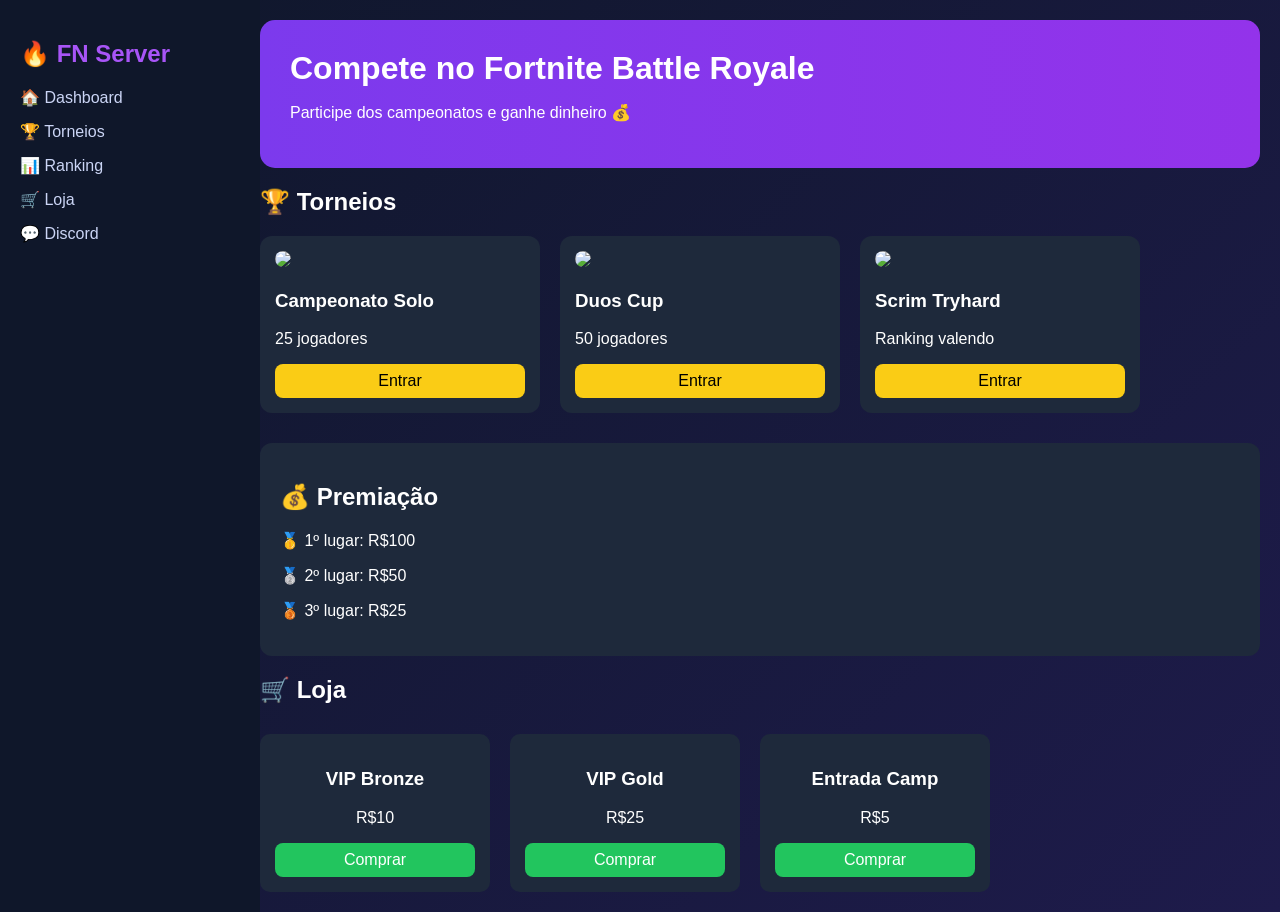
==== index.html @ 3a1141b1 "Rename index.html.txt to index.html" ====
<!DOCTYPE html>
<html lang="pt-br">
<head>
<meta charset="UTF-8">
<title>Servidor Fortnite</title>

<style>
body {
  margin: 0;
  font-family: Arial;
  background: linear-gradient(135deg, #0f172a, #1e1b4b);
  color: white;
}

/* MENU LATERAL */
.sidebar {
  width: 220px;
  height: 100vh;
  background: #0f172a;
  position: fixed;
  padding: 20px;
}

.sidebar h2 {
  color: #a855f7;
}

.sidebar a {
  display: block;
  color: #cbd5f5;
  margin: 15px 0;
  text-decoration: none;
}

.sidebar a:hover {
  color: #a855f7;
}

/* CONTEÚDO */
.main {
  margin-left: 240px;
  padding: 20px;
}

/* HEADER */
.header {
  background: linear-gradient(90deg, #7c3aed, #9333ea);
  padding: 30px;
  border-radius: 15px;
}

.header h1 {
  margin: 0;
}

/* CARDS */
.cards {
  display: flex;
  gap: 20px;
  margin-top: 20px;
}

.card {
  background: #1e293b;
  padding: 15px;
  border-radius: 12px;
  width: 250px;
}

.card img {
  width: 100%;
  border-radius: 10px;
}

.button {
  background: #facc15;
  color: black;
  padding: 8px;
  border-radius: 8px;
  text-align: center;
  margin-top: 10px;
  cursor: pointer;
}

/* PREMIAÇÃO */
.prizes {
  margin-top: 30px;
  background: #1e293b;
  padding: 20px;
  border-radius: 12px;
}

/* LOJA */
.shop {
  margin-top: 30px;
  display: flex;
  gap: 20px;
}

.product {
  background: #1e293b;
  padding: 15px;
  border-radius: 10px;
  width: 200px;
  text-align: center;
}

.buy {
  background: #22c55e;
  padding: 8px;
  border-radius: 8px;
  margin-top: 10px;
  cursor: pointer;
}

</style>
</head>

<body>

<div class="sidebar">
  <h2>🔥 FN Server</h2>
  <a href="#">🏠 Dashboard</a>
  <a href="#">🏆 Torneios</a>
  <a href="#">📊 Ranking</a>
  <a href="#">🛒 Loja</a>
  <a href="#">💬 Discord</a>
</div>

<div class="main">

  <div class="header">
    <h1>Compete no Fortnite Battle Royale</h1>
    <p>Participe dos campeonatos e ganhe dinheiro 💰</p>
  </div>

  <!-- TORNEIOS -->
  <h2>🏆 Torneios</h2>
  <div class="cards">

    <div class="card">
      <img src="https://cdn2.unrealengine.com/fortnite-og-social-1920x1080-9f3fdd.jpg">
      <h3>Campeonato Solo</h3>
      <p>25 jogadores</p>
      <div class="button">Entrar</div>
    </div>

    <div class="card">
      <img src="https://cdn2.unrealengine.com/fortnite-chapter4-season2-1920x1080.jpg">
      <h3>Duos Cup</h3>
      <p>50 jogadores</p>
      <div class="button">Entrar</div>
    </div>

    <div class="card">
      <img src="https://cdn2.unrealengine.com/fortnite-og-1920x1080.jpg">
      <h3>Scrim Tryhard</h3>
      <p>Ranking valendo</p>
      <div class="button">Entrar</div>
    </div>

  </div>

  <!-- PREMIAÇÃO -->
  <div class="prizes">
    <h2>💰 Premiação</h2>
    <p>🥇 1º lugar: R$100</p>
    <p>🥈 2º lugar: R$50</p>
    <p>🥉 3º lugar: R$25</p>
  </div>

  <!-- LOJA -->
  <h2>🛒 Loja</h2>
  <div class="shop">

    <div class="product">
      <h3>VIP Bronze</h3>
      <p>R$10</p>
      <div class="buy">Comprar</div>
    </div>

    <div class="product">
      <h3>VIP Gold</h3>
      <p>R$25</p>
      <div class="buy">Comprar</div>
    </div>

    <div class="product">
      <h3>Entrada Camp</h3>
      <p>R$5</p>
      <div class="buy">Comprar</div>
    </div>

  </div>

</div>

</body>
</html>
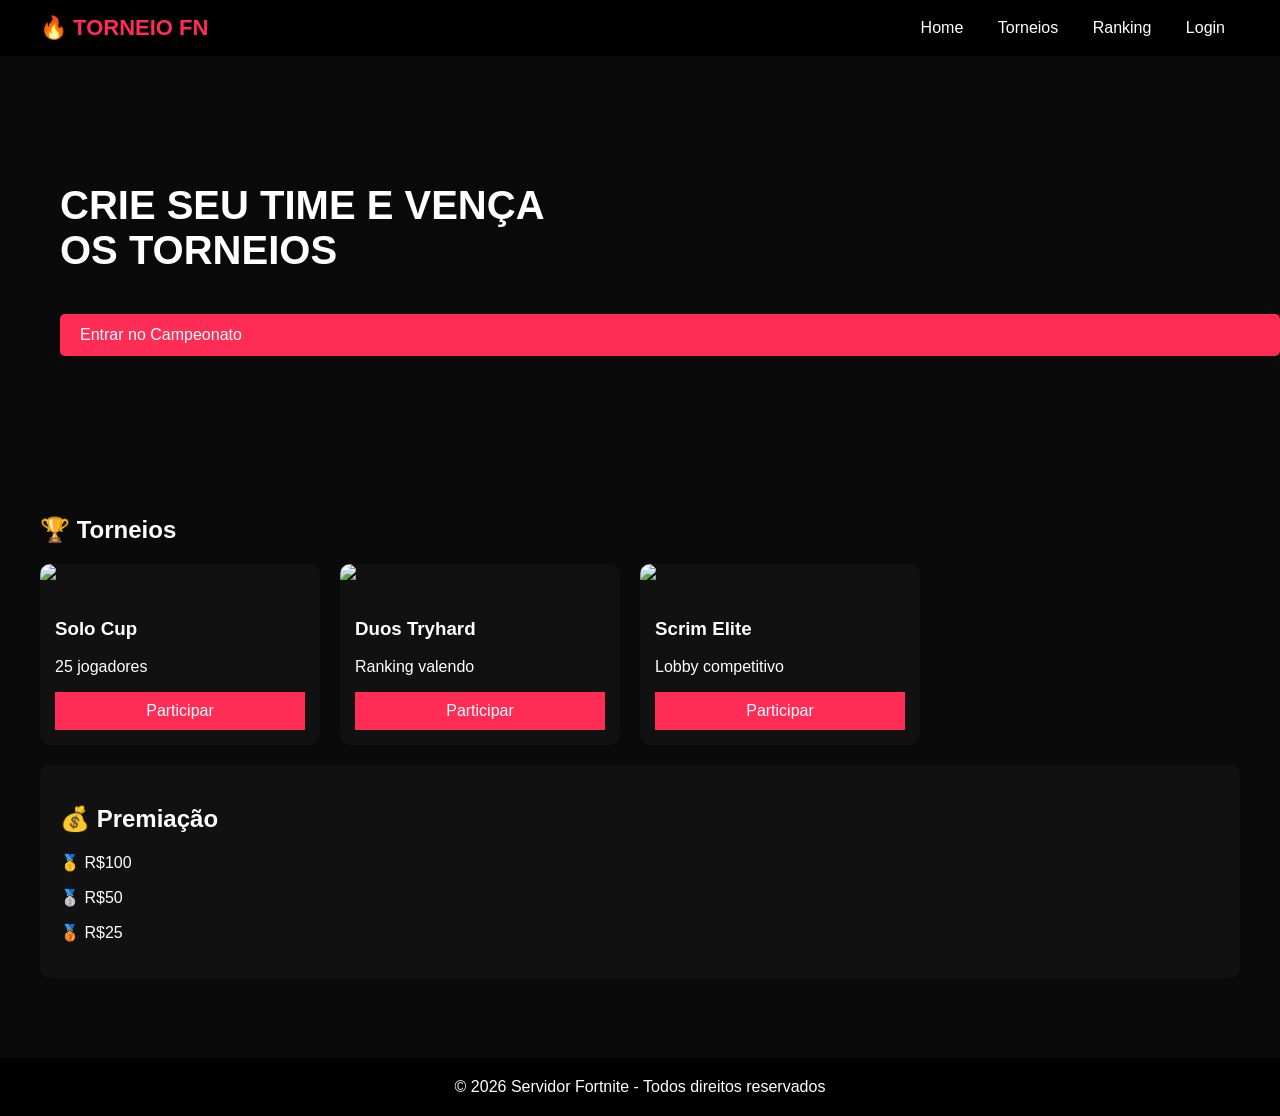
==== commit c061c342: "Update index.html" ====
--- a/index.html
+++ b/index.html
@@ -2,115 +2,113 @@
 <html lang="pt-br">
 <head>
 <meta charset="UTF-8">
-<title>Servidor Fortnite</title>
+<title>Torneio Fortnite</title>
 
 <style>
 body {
   margin: 0;
   font-family: Arial;
-  background: linear-gradient(135deg, #0f172a, #1e1b4b);
+  background: #0a0a0a;
   color: white;
 }
 
-/* MENU LATERAL */
-.sidebar {
-  width: 220px;
-  height: 100vh;
-  background: #0f172a;
-  position: fixed;
-  padding: 20px;
+/* NAVBAR */
+.navbar {
+  display: flex;
+  justify-content: space-between;
+  padding: 15px 40px;
+  background: #000;
+  align-items: center;
 }
 
-.sidebar h2 {
-  color: #a855f7;
+.logo {
+  color: #ff2d55;
+  font-weight: bold;
+  font-size: 22px;
 }
 
-.sidebar a {
-  display: block;
-  color: #cbd5f5;
-  margin: 15px 0;
+.menu a {
+  color: white;
+  margin: 0 15px;
   text-decoration: none;
 }
 
-.sidebar a:hover {
-  color: #a855f7;
+.menu a:hover {
+  color: #ff2d55;
 }
 
-/* CONTEÚDO */
-.main {
-  margin-left: 240px;
-  padding: 20px;
+/* BANNER */
+.banner {
+  height: 400px;
+  background: url("https://cdn2.unrealengine.com/fortnite-og-social-1920x1080.jpg") center/cover;
+  display: flex;
+  flex-direction: column;
+  justify-content: center;
+  padding-left: 60px;
 }
 
-/* HEADER */
-.header {
-  background: linear-gradient(90deg, #7c3aed, #9333ea);
-  padding: 30px;
-  border-radius: 15px;
+.banner h1 {
+  font-size: 40px;
+  max-width: 500px;
 }
 
-.header h1 {
-  margin: 0;
+.btn {
+  background: #ff2d55;
+  padding: 12px 20px;
+  display: inline-block;
+  margin-top: 15px;
+  border-radius: 5px;
+  cursor: pointer;
 }
 
-/* CARDS */
+/* TORNEIOS */
+.section {
+  padding: 40px;
+}
+
 .cards {
   display: flex;
   gap: 20px;
-  margin-top: 20px;
+  flex-wrap: wrap;
 }
 
 .card {
-  background: #1e293b;
-  padding: 15px;
-  border-radius: 12px;
-  width: 250px;
+  background: #111;
+  width: 280px;
+  border-radius: 10px;
+  overflow: hidden;
 }
 
 .card img {
   width: 100%;
-  border-radius: 10px;
 }
 
-.button {
-  background: #facc15;
-  color: black;
-  padding: 8px;
-  border-radius: 8px;
+.card-content {
+  padding: 15px;
+}
+
+.join {
+  background: #ff2d55;
+  padding: 10px;
   text-align: center;
   margin-top: 10px;
   cursor: pointer;
 }
 
 /* PREMIAÇÃO */
-.prizes {
-  margin-top: 30px;
-  background: #1e293b;
+.prize {
+  background: #111;
   padding: 20px;
-  border-radius: 12px;
+  border-radius: 10px;
+  margin-top: 20px;
 }
 
-/* LOJA */
-.shop {
-  margin-top: 30px;
-  display: flex;
-  gap: 20px;
-}
-
-.product {
-  background: #1e293b;
-  padding: 15px;
-  border-radius: 10px;
-  width: 200px;
+/* FOOTER */
+.footer {
+  background: #000;
   text-align: center;
-}
-
-.buy {
-  background: #22c55e;
-  padding: 8px;
-  border-radius: 8px;
-  margin-top: 10px;
-  cursor: pointer;
+  padding: 20px;
+  margin-top: 40px;
 }
 
 </style>
@@ -118,82 +116,72 @@
 
 <body>
 
-<div class="sidebar">
-  <h2>🔥 FN Server</h2>
-  <a href="#">🏠 Dashboard</a>
-  <a href="#">🏆 Torneios</a>
-  <a href="#">📊 Ranking</a>
-  <a href="#">🛒 Loja</a>
-  <a href="#">💬 Discord</a>
+<!-- NAVBAR -->
+<div class="navbar">
+  <div class="logo">🔥 TORNEIO FN</div>
+  <div class="menu">
+    <a href="#">Home</a>
+    <a href="#">Torneios</a>
+    <a href="#">Ranking</a>
+    <a href="#">Login</a>
+  </div>
 </div>
 
-<div class="main">
+<!-- BANNER -->
+<div class="banner">
+  <h1>CRIE SEU TIME E VENÇA OS TORNEIOS</h1>
+  <div class="btn">Entrar no Campeonato</div>
+</div>
 
-  <div class="header">
-    <h1>Compete no Fortnite Battle Royale</h1>
-    <p>Participe dos campeonatos e ganhe dinheiro 💰</p>
-  </div>
+<!-- TORNEIOS -->
+<div class="section">
+  <h2>🏆 Torneios</h2>
 
-  <!-- TORNEIOS -->
-  <h2>🏆 Torneios</h2>
   <div class="cards">
 
     <div class="card">
-      <img src="https://cdn2.unrealengine.com/fortnite-og-social-1920x1080-9f3fdd.jpg">
-      <h3>Campeonato Solo</h3>
-      <p>25 jogadores</p>
-      <div class="button">Entrar</div>
-    </div>
-
-    <div class="card">
       <img src="https://cdn2.unrealengine.com/fortnite-chapter4-season2-1920x1080.jpg">
-      <h3>Duos Cup</h3>
-      <p>50 jogadores</p>
-      <div class="button">Entrar</div>
+      <div class="card-content">
+        <h3>Solo Cup</h3>
+        <p>25 jogadores</p>
+        <div class="join">Participar</div>
+      </div>
     </div>
 
     <div class="card">
       <img src="https://cdn2.unrealengine.com/fortnite-og-1920x1080.jpg">
-      <h3>Scrim Tryhard</h3>
-      <p>Ranking valendo</p>
-      <div class="button">Entrar</div>
+      <div class="card-content">
+        <h3>Duos Tryhard</h3>
+        <p>Ranking valendo</p>
+        <div class="join">Participar</div>
+      </div>
+    </div>
+
+    <div class="card">
+      <img src="https://cdn2.unrealengine.com/fortnite-og-social-1920x1080.jpg">
+      <div class="card-content">
+        <h3>Scrim Elite</h3>
+        <p>Lobby competitivo</p>
+        <div class="join">Participar</div>
+      </div>
     </div>
 
   </div>
 
   <!-- PREMIAÇÃO -->
-  <div class="prizes">
+  <div class="prize">
     <h2>💰 Premiação</h2>
-    <p>🥇 1º lugar: R$100</p>
-    <p>🥈 2º lugar: R$50</p>
-    <p>🥉 3º lugar: R$25</p>
-  </div>
-
-  <!-- LOJA -->
-  <h2>🛒 Loja</h2>
-  <div class="shop">
-
-    <div class="product">
-      <h3>VIP Bronze</h3>
-      <p>R$10</p>
-      <div class="buy">Comprar</div>
-    </div>
-
-    <div class="product">
-      <h3>VIP Gold</h3>
-      <p>R$25</p>
-      <div class="buy">Comprar</div>
-    </div>
-
-    <div class="product">
-      <h3>Entrada Camp</h3>
-      <p>R$5</p>
-      <div class="buy">Comprar</div>
-    </div>
-
+    <p>🥇 R$100</p>
+    <p>🥈 R$50</p>
+    <p>🥉 R$25</p>
   </div>
 
 </div>
 
+<!-- FOOTER -->
+<div class="footer">
+  © 2026 Servidor Fortnite - Todos direitos reservados
+</div>
+
 </body>
 </html>
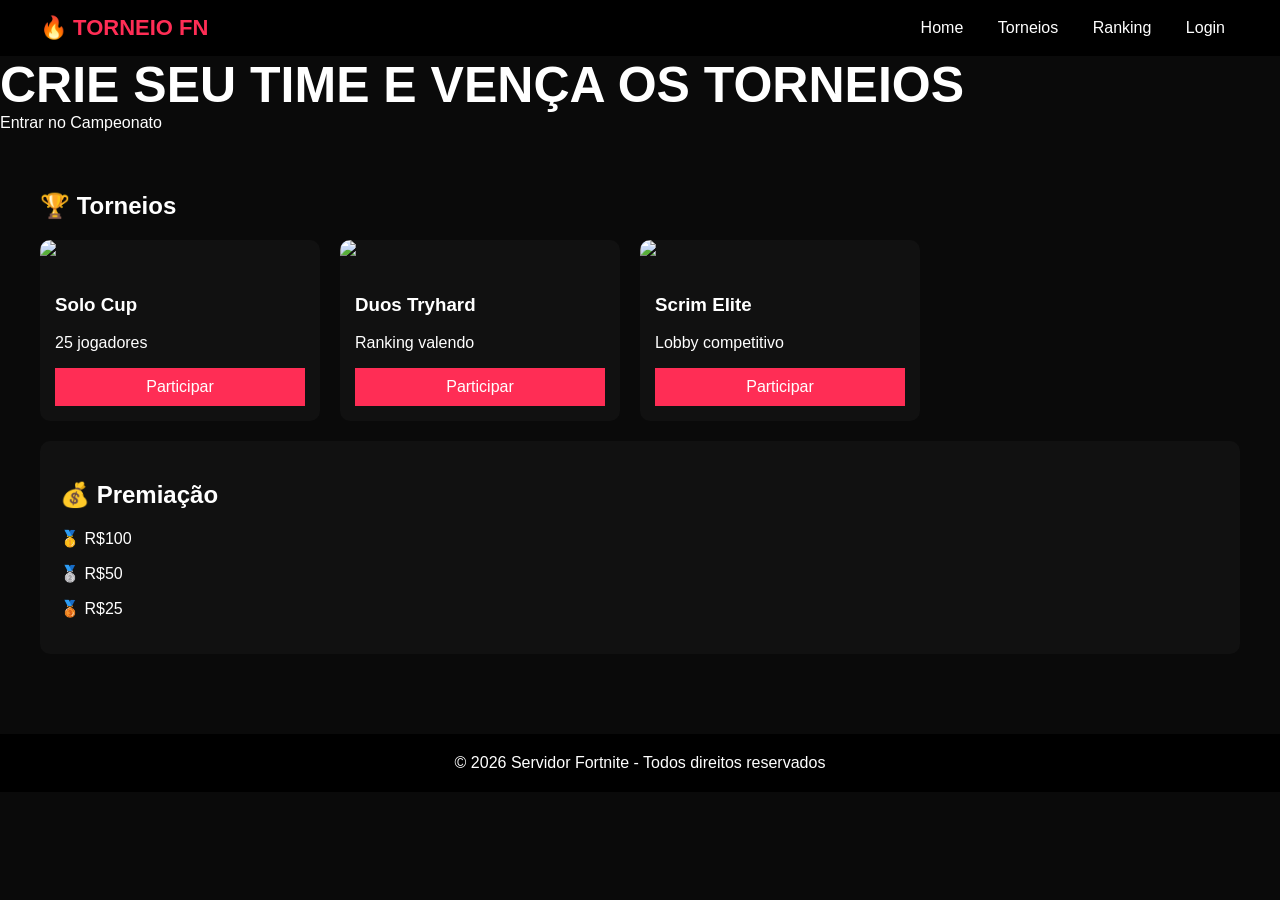
==== commit 72ca4a61: "Update index.html" ====
--- a/index.html
+++ b/index.html
@@ -38,28 +38,77 @@
 }
 
 /* BANNER */
+<!-- BANNER -->
+<div class="banner">
+  <div class="overlay">
+    <h1>CREATE YOUR TEAM</h1>
+    <h2>TOURNAMENT</h2>
+    <p>Jogue campeonatos, suba no ranking e ganhe dinheiro 💰</p>
+
+    <div class="buttons">
+      <div class="btn-main">JOIN TOURNAMENT</div>
+      <div class="btn-sec">CREATE ACCOUNT</div>
+    </div>
+  </div>
+</div>
+
+<style>
 .banner {
-  height: 400px;
+  height: 500px;
   background: url("https://cdn2.unrealengine.com/fortnite-og-social-1920x1080.jpg") center/cover;
   display: flex;
-  flex-direction: column;
+  align-items: center;
   justify-content: center;
-  padding-left: 60px;
+  text-align: center;
+  position: relative;
+}
+
+.overlay {
+  background: rgba(0,0,0,0.6);
+  padding: 40px;
+  border-radius: 10px;
 }
 
 .banner h1 {
-  font-size: 40px;
-  max-width: 500px;
-}
-
-.btn {
+  font-size: 50px;
+  margin: 0;
+  font-weight: bold;
+}
+
+.banner h2 {
+  font-size: 60px;
+  color: #ff2d55;
+  margin: 10px 0;
+  letter-spacing: 5px;
+}
+
+.banner p {
+  color: #ccc;
+}
+
+.buttons {
+  margin-top: 20px;
+}
+
+.btn-main {
   background: #ff2d55;
-  padding: 12px 20px;
+  padding: 12px 25px;
   display: inline-block;
-  margin-top: 15px;
+  margin: 10px;
   border-radius: 5px;
   cursor: pointer;
 }
+
+.btn-sec {
+  background: #fff;
+  color: black;
+  padding: 12px 25px;
+  display: inline-block;
+  margin: 10px;
+  border-radius: 5px;
+  cursor: pointer;
+}
+
 
 /* TORNEIOS */
 .section {
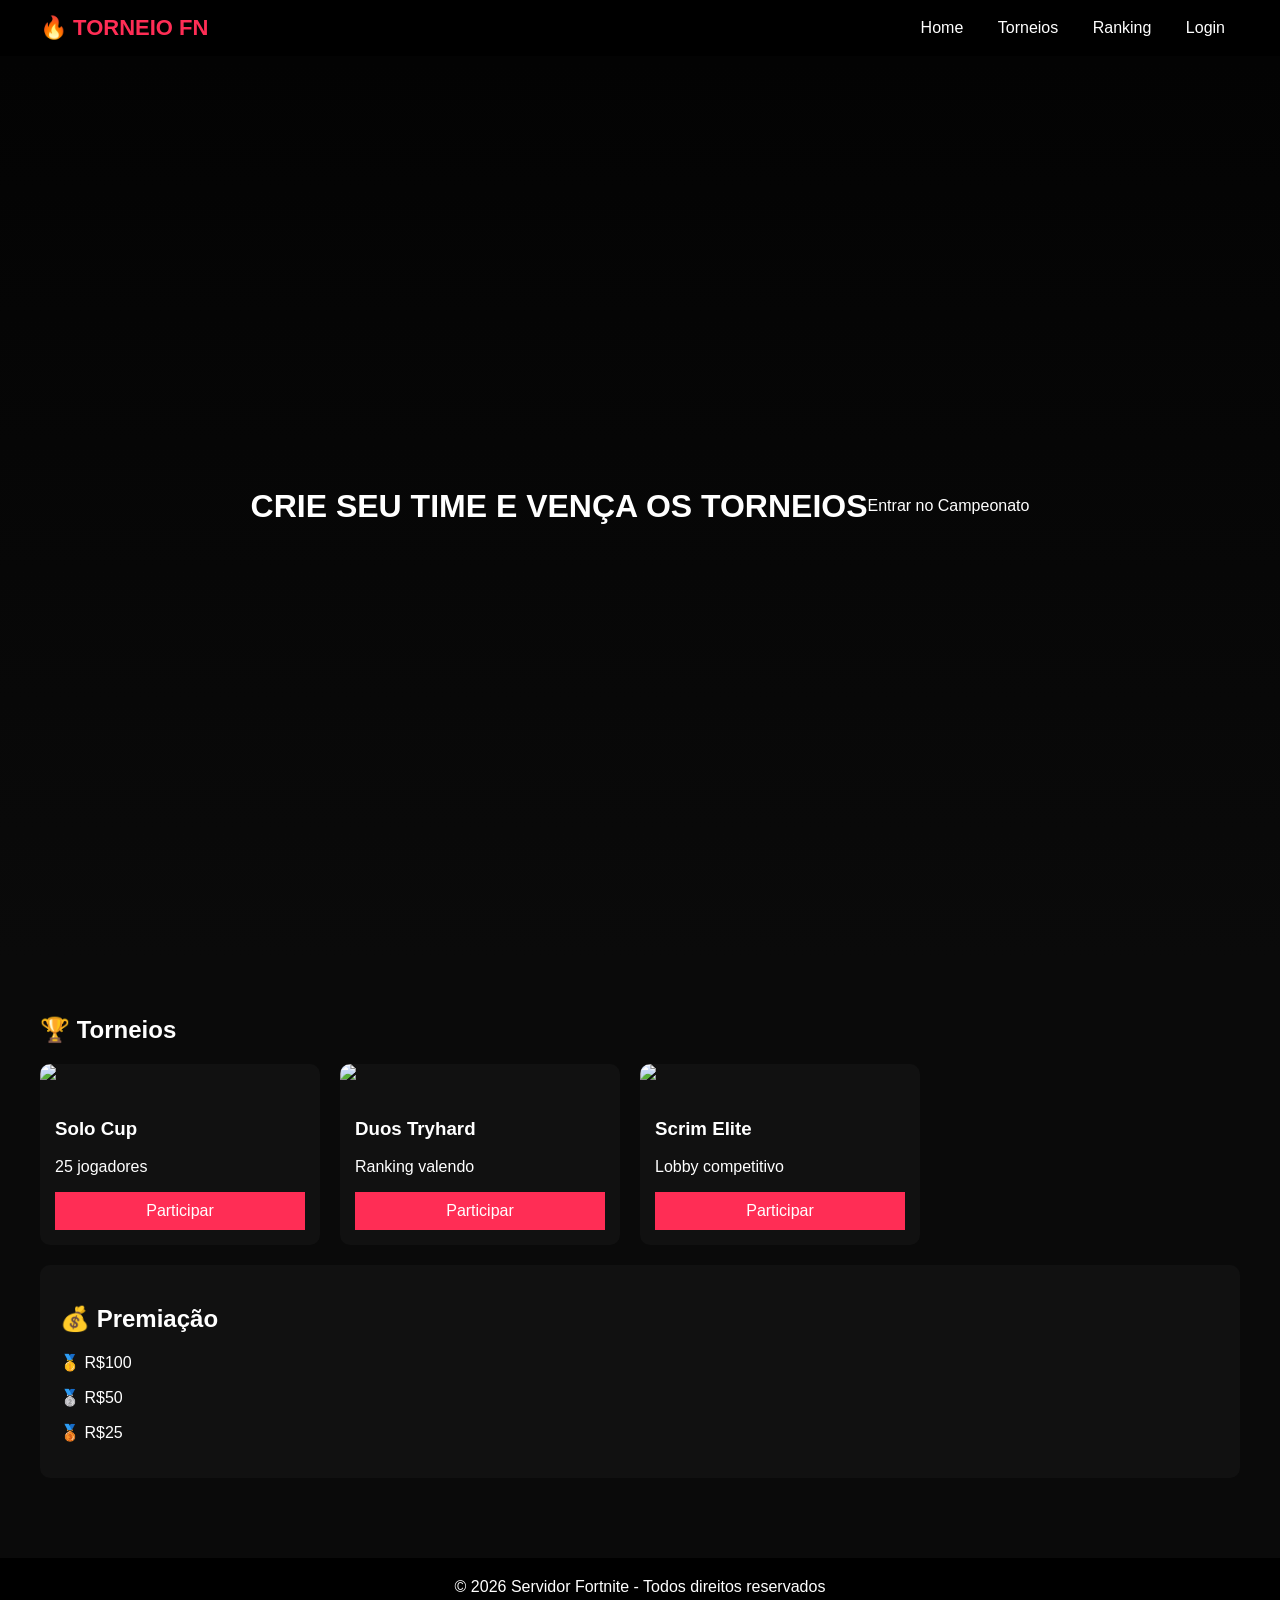
==== commit caf25e25: "Update index.html" ====
--- a/index.html
+++ b/index.html
@@ -38,12 +38,14 @@
 }
 
 /* BANNER */
+<!-- GOOGLE FONT (igual estilo competitivo) -->
+<link href="https://fonts.googleapis.com/css2?family=Bebas+Neue&display=swap" rel="stylesheet">
+
 <!-- BANNER -->
 <div class="banner">
-  <div class="overlay">
+  <div class="content">
     <h1>CREATE YOUR TEAM</h1>
     <h2>TOURNAMENT</h2>
-    <p>Jogue campeonatos, suba no ranking e ganhe dinheiro 💰</p>
 
     <div class="buttons">
       <div class="btn-main">JOIN TOURNAMENT</div>
@@ -53,61 +55,73 @@
 </div>
 
 <style>
+body {
+  margin: 0;
+}
+
+/* BANNER FULL */
 .banner {
-  height: 500px;
-  background: url("https://cdn2.unrealengine.com/fortnite-og-social-1920x1080.jpg") center/cover;
+  height: 100vh;
+
+  /* IMAGEM + DEGRADE IGUAL FT */
+  background: 
+    linear-gradient(to bottom, rgba(0,0,0,0.7), rgba(10,10,10,1)),
+    url("https://cdn2.unrealengine.com/fortnite-og-social-1920x1080.jpg") center/cover no-repeat;
+
   display: flex;
   align-items: center;
   justify-content: center;
   text-align: center;
-  position: relative;
-}
-
-.overlay {
-  background: rgba(0,0,0,0.6);
-  padding: 40px;
-  border-radius: 10px;
-}
-
-.banner h1 {
-  font-size: 50px;
+}
+
+/* CONTEÚDO CENTRAL */
+.content {
+  color: white;
+}
+
+/* TITULO PRINCIPAL */
+.content h1 {
+  font-family: 'Bebas Neue', sans-serif;
+  font-size: 80px;
   margin: 0;
-  font-weight: bold;
-}
-
-.banner h2 {
-  font-size: 60px;
+  letter-spacing: 3px;
+}
+
+/* TOURNAMENT */
+.content h2 {
+  font-family: 'Bebas Neue', sans-serif;
+  font-size: 90px;
   color: #ff2d55;
   margin: 10px 0;
-  letter-spacing: 5px;
-}
-
-.banner p {
-  color: #ccc;
-}
-
+  letter-spacing: 6px;
+}
+
+/* BOTÕES */
 .buttons {
-  margin-top: 20px;
+  margin-top: 30px;
 }
 
 .btn-main {
   background: #ff2d55;
-  padding: 12px 25px;
+  padding: 15px 35px;
   display: inline-block;
   margin: 10px;
-  border-radius: 5px;
+  border-radius: 4px;
   cursor: pointer;
+  font-weight: bold;
 }
 
 .btn-sec {
-  background: #fff;
-  color: black;
-  padding: 12px 25px;
+  background: transparent;
+  border: 2px solid white;
+  padding: 15px 35px;
   display: inline-block;
   margin: 10px;
-  border-radius: 5px;
+  border-radius: 4px;
   cursor: pointer;
-}
+  font-weight: bold;
+}
+
 
 
 /* TORNEIOS */
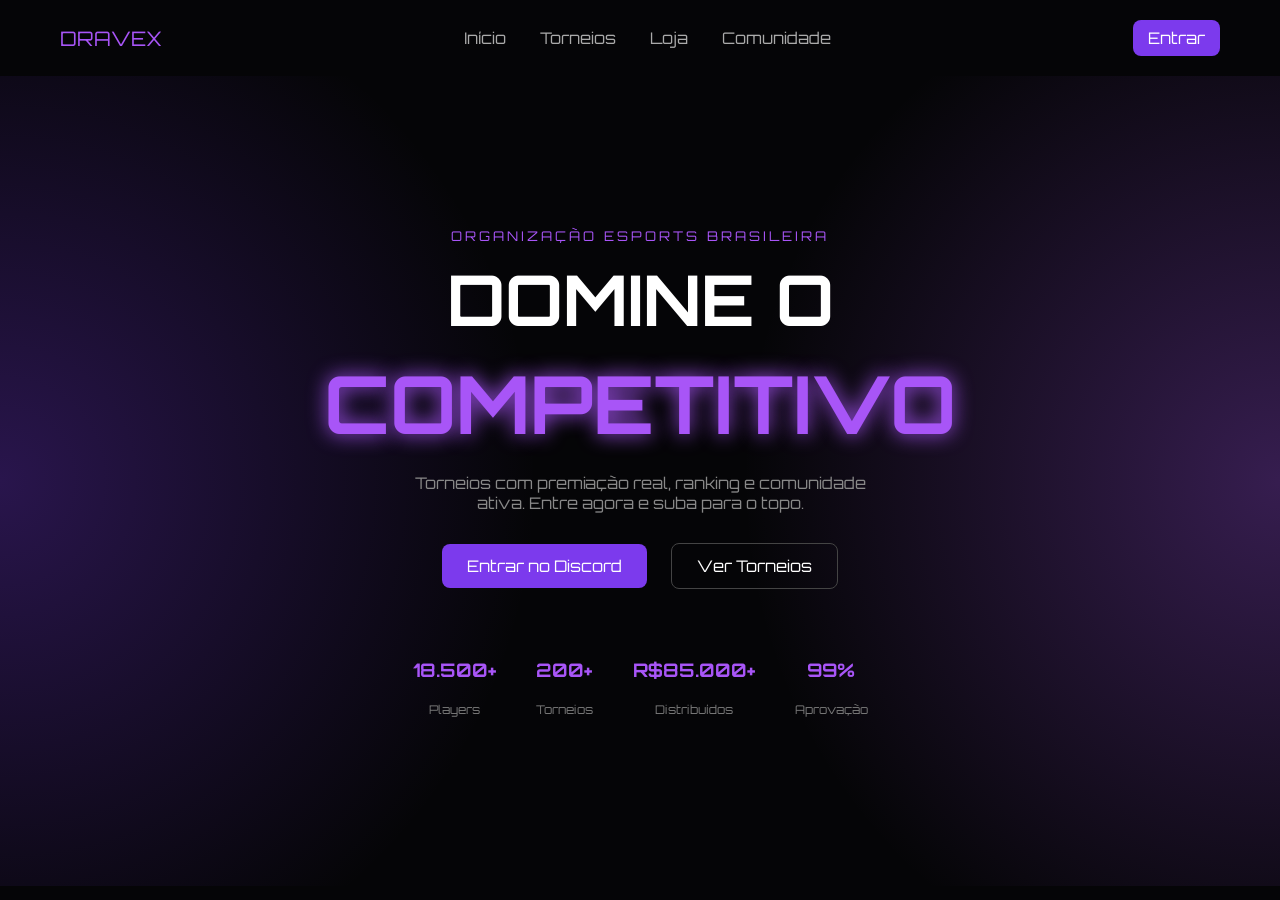
==== commit a7706444: "Update index.html" ====
--- a/index.html
+++ b/index.html
@@ -2,176 +2,126 @@
 <html lang="pt-br">
 <head>
 <meta charset="UTF-8">
-<title>Torneio Fortnite</title>
+<title>FN Competitive</title>
+
+<link href="https://fonts.googleapis.com/css2?family=Orbitron:wght@500;700&display=swap" rel="stylesheet">
 
 <style>
 body {
   margin: 0;
-  font-family: Arial;
-  background: #0a0a0a;
+  background: #050507;
   color: white;
+  font-family: 'Orbitron', sans-serif;
 }
 
 /* NAVBAR */
 .navbar {
   display: flex;
   justify-content: space-between;
-  padding: 15px 40px;
-  background: #000;
+  padding: 20px 60px;
   align-items: center;
 }
 
 .logo {
-  color: #ff2d55;
-  font-weight: bold;
-  font-size: 22px;
+  color: #a855f7;
+  font-size: 20px;
 }
 
 .menu a {
-  color: white;
   margin: 0 15px;
   text-decoration: none;
+  color: #aaa;
 }
 
 .menu a:hover {
-  color: #ff2d55;
+  color: #a855f7;
 }
 
-/* BANNER */
-<!-- GOOGLE FONT (igual estilo competitivo) -->
-<link href="https://fonts.googleapis.com/css2?family=Bebas+Neue&display=swap" rel="stylesheet">
-
-<!-- BANNER -->
-<div class="banner">
-  <div class="content">
-    <h1>CREATE YOUR TEAM</h1>
-    <h2>TOURNAMENT</h2>
-
-    <div class="buttons">
-      <div class="btn-main">JOIN TOURNAMENT</div>
-      <div class="btn-sec">CREATE ACCOUNT</div>
-    </div>
-  </div>
-</div>
-
-<style>
-body {
-  margin: 0;
+.login {
+  background: #7c3aed;
+  padding: 8px 15px;
+  border-radius: 8px;
 }
 
-/* BANNER FULL */
-.banner {
-  height: 100vh;
-
-  /* IMAGEM + DEGRADE IGUAL FT */
-  background: 
-    linear-gradient(to bottom, rgba(0,0,0,0.7), rgba(10,10,10,1)),
-    url("https://cdn2.unrealengine.com/fortnite-og-social-1920x1080.jpg") center/cover no-repeat;
-
+/* HERO */
+.hero {
+  height: 90vh;
   display: flex;
   align-items: center;
   justify-content: center;
   text-align: center;
+
+  /* DEGRADE TOP */
+  background:
+    radial-gradient(circle at left, rgba(124,58,237,0.3), transparent 40%),
+    radial-gradient(circle at right, rgba(168,85,247,0.3), transparent 40%),
+    #050507;
 }
 
-/* CONTEÚDO CENTRAL */
-.content {
-  color: white;
-}
-
-/* TITULO PRINCIPAL */
-.content h1 {
-  font-family: 'Bebas Neue', sans-serif;
-  font-size: 80px;
-  margin: 0;
+.hero small {
+  color: #a855f7;
   letter-spacing: 3px;
 }
 
-/* TOURNAMENT */
-.content h2 {
-  font-family: 'Bebas Neue', sans-serif;
-  font-size: 90px;
-  color: #ff2d55;
+/* TITULOS */
+.hero h1 {
+  font-size: 70px;
   margin: 10px 0;
-  letter-spacing: 6px;
+}
+
+.hero h2 {
+  font-size: 80px;
+  color: #a855f7;
+  margin: 0;
+
+  /* GLOW */
+  text-shadow: 0 0 20px #a855f7;
+}
+
+.hero p {
+  color: #888;
+  max-width: 500px;
+  margin: 20px auto;
 }
 
 /* BOTÕES */
 .buttons {
-  margin-top: 30px;
+  margin-top: 20px;
 }
 
 .btn-main {
-  background: #ff2d55;
-  padding: 15px 35px;
+  background: #7c3aed;
+  padding: 12px 25px;
+  border-radius: 8px;
   display: inline-block;
   margin: 10px;
-  border-radius: 4px;
   cursor: pointer;
-  font-weight: bold;
 }
 
 .btn-sec {
-  background: transparent;
-  border: 2px solid white;
-  padding: 15px 35px;
+  border: 1px solid #444;
+  padding: 12px 25px;
+  border-radius: 8px;
   display: inline-block;
   margin: 10px;
-  border-radius: 4px;
-  cursor: pointer;
-  font-weight: bold;
-}
-
-
-
-/* TORNEIOS */
-.section {
-  padding: 40px;
-}
-
-.cards {
-  display: flex;
-  gap: 20px;
-  flex-wrap: wrap;
-}
-
-.card {
-  background: #111;
-  width: 280px;
-  border-radius: 10px;
-  overflow: hidden;
-}
-
-.card img {
-  width: 100%;
-}
-
-.card-content {
-  padding: 15px;
-}
-
-.join {
-  background: #ff2d55;
-  padding: 10px;
-  text-align: center;
-  margin-top: 10px;
   cursor: pointer;
 }
 
-/* PREMIAÇÃO */
-.prize {
-  background: #111;
-  padding: 20px;
-  border-radius: 10px;
-  margin-top: 20px;
+/* STATS */
+.stats {
+  display: flex;
+  justify-content: center;
+  gap: 40px;
+  margin-top: 40px;
 }
 
-/* FOOTER */
-.footer {
-  background: #000;
-  text-align: center;
-  padding: 20px;
-  margin-top: 40px;
+.stat h3 {
+  color: #a855f7;
+}
+
+.stat p {
+  color: #777;
+  font-size: 12px;
 }
 
 </style>
@@ -181,69 +131,62 @@
 
 <!-- NAVBAR -->
 <div class="navbar">
-  <div class="logo">🔥 TORNEIO FN</div>
+  <div class="logo">DRAVEX</div>
+
   <div class="menu">
-    <a href="#">Home</a>
+    <a href="#">Início</a>
     <a href="#">Torneios</a>
-    <a href="#">Ranking</a>
-    <a href="#">Login</a>
+    <a href="#">Loja</a>
+    <a href="#">Comunidade</a>
   </div>
+
+  <div class="login">Entrar</div>
 </div>
 
-<!-- BANNER -->
-<div class="banner">
-  <h1>CRIE SEU TIME E VENÇA OS TORNEIOS</h1>
-  <div class="btn">Entrar no Campeonato</div>
-</div>
+<!-- HERO -->
+<div class="hero">
 
-<!-- TORNEIOS -->
-<div class="section">
-  <h2>🏆 Torneios</h2>
+  <div>
+    <small>ORGANIZAÇÃO ESPORTS BRASILEIRA</small>
 
-  <div class="cards">
+    <h1>DOMINE O</h1>
+    <h2>COMPETITIVO</h2>
 
-    <div class="card">
-      <img src="https://cdn2.unrealengine.com/fortnite-chapter4-season2-1920x1080.jpg">
-      <div class="card-content">
-        <h3>Solo Cup</h3>
-        <p>25 jogadores</p>
-        <div class="join">Participar</div>
-      </div>
+    <p>
+      Torneios com premiação real, ranking e comunidade ativa.
+      Entre agora e suba para o topo.
+    </p>
+
+    <div class="buttons">
+      <div class="btn-main">Entrar no Discord</div>
+      <div class="btn-sec">Ver Torneios</div>
     </div>
 
-    <div class="card">
-      <img src="https://cdn2.unrealengine.com/fortnite-og-1920x1080.jpg">
-      <div class="card-content">
-        <h3>Duos Tryhard</h3>
-        <p>Ranking valendo</p>
-        <div class="join">Participar</div>
+    <!-- STATS -->
+    <div class="stats">
+      <div class="stat">
+        <h3>18.500+</h3>
+        <p>Players</p>
       </div>
-    </div>
 
-    <div class="card">
-      <img src="https://cdn2.unrealengine.com/fortnite-og-social-1920x1080.jpg">
-      <div class="card-content">
-        <h3>Scrim Elite</h3>
-        <p>Lobby competitivo</p>
-        <div class="join">Participar</div>
+      <div class="stat">
+        <h3>200+</h3>
+        <p>Torneios</p>
+      </div>
+
+      <div class="stat">
+        <h3>R$85.000+</h3>
+        <p>Distribuídos</p>
+      </div>
+
+      <div class="stat">
+        <h3>99%</h3>
+        <p>Aprovação</p>
       </div>
     </div>
 
   </div>
 
-  <!-- PREMIAÇÃO -->
-  <div class="prize">
-    <h2>💰 Premiação</h2>
-    <p>🥇 R$100</p>
-    <p>🥈 R$50</p>
-    <p>🥉 R$25</p>
-  </div>
-
-</div>
-
-<!-- FOOTER -->
-<div class="footer">
-  © 2026 Servidor Fortnite - Todos direitos reservados
 </div>
 
 </body>
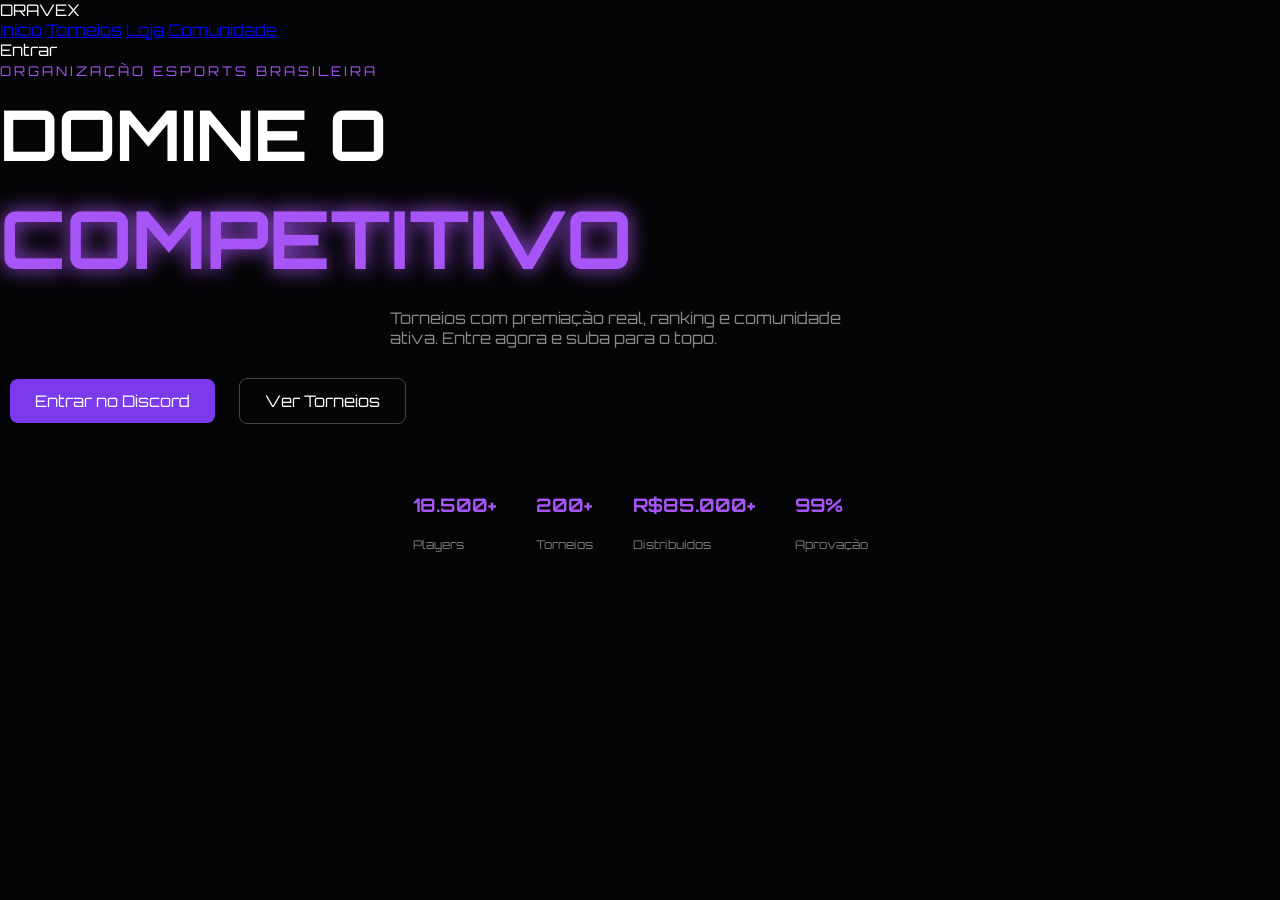
==== commit 65e697ff: "Update index.html" ====
--- a/index.html
+++ b/index.html
@@ -15,33 +15,18 @@
 }
 
 /* NAVBAR */
-.navbar {
-  display: flex;
-  justify-content: space-between;
-  padding: 20px 60px;
-  align-items: center;
-}
+<div class="navbar">
+  <div class="logo">DRAVEX</div>
 
-.logo {
-  color: #a855f7;
-  font-size: 20px;
-}
+  <div class="menu">
+    <a href="index.html">Início</a>
+    <a href="torneios.html">Torneios</a>
+    <a href="loja.html">Loja</a>
+    <a href="comunidade.html">Comunidade</a>
+  </div>
 
-.menu a {
-  margin: 0 15px;
-  text-decoration: none;
-  color: #aaa;
-}
-
-.menu a:hover {
-  color: #a855f7;
-}
-
-.login {
-  background: #7c3aed;
-  padding: 8px 15px;
-  border-radius: 8px;
-}
+  <a href="login.html" class="login">Entrar</a>
+</div>
 
 /* HERO */
 .hero {
